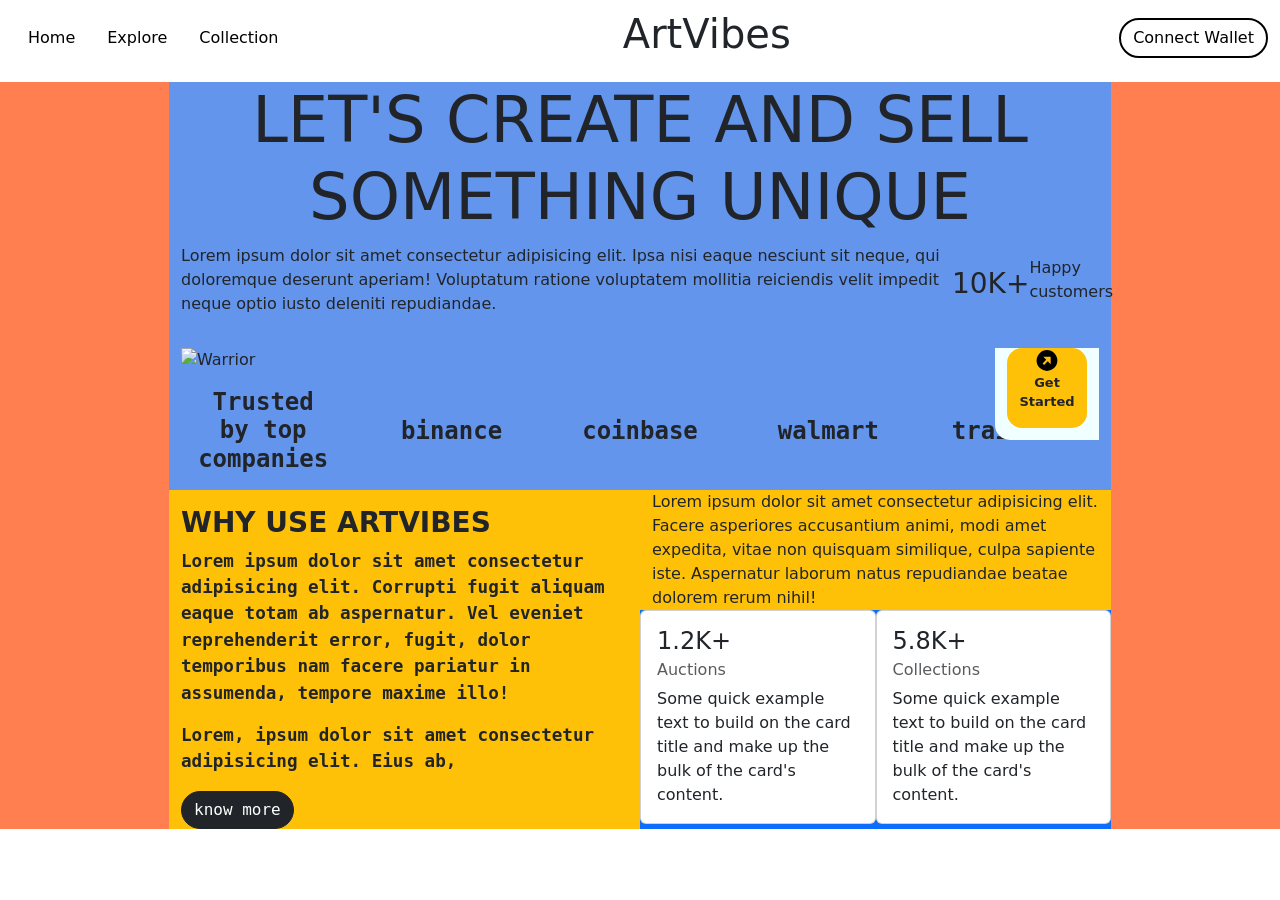
==== naman.html @ 8c86d40d "Initial files" ====
<!DOCTYPE html>
<html lang="en">
  <head>
    <meta charset="UTF-8" />
    <meta name="viewport" content="width=device-width, initial-scale=1.0" />
    <link
      href="https://cdn.jsdelivr.net/npm/bootstrap@5.3.2/dist/css/bootstrap.min.css"
      rel="stylesheet"
      integrity="sha384-T3c6CoIi6uLrA9TneNEoa7RxnatzjcDSCmG1MXxSR1GAsXEV/Dwwykc2MPK8M2HN"
      crossorigin="anonymous"
    />
    <link
      href="https://unpkg.com/boxicons@2.1.4/css/boxicons.min.css"
      rel="stylesheet"
    />
    <link rel="stylesheet" href="namanCSS.CSS" />
    <title>ArtVibes</title>
  </head>
  <body>
    <div class="container-fluid my-nav">
      <nav class="nav">
        <a class="nav-link active" aria-current="page" href="#">Home</a>
        <a class="nav-link" href="#">Explore</a>
        <a class="nav-link" href="#">Collection</a>
      </nav>
      <h1>ArtVibes</h1>
      <button type="button" class="btn btn-light">Connect Wallet</button>
    </div>
    <div class="container-fluid my-body my-3">
      <div class="container inner-body">
        <div class="row">
          <div class="col">
            <h1>LET'S CREATE AND SELL SOMETHING UNIQUE</h1>
          </div>
        </div>
        <div class="row">
          <div class="col-10">
            <p>
              Lorem ipsum dolor sit amet consectetur adipisicing elit. Ipsa nisi
              eaque nesciunt sit neque, qui doloremque deserunt aperiam!
              Voluptatum ratione voluptatem mollitia reiciendis velit impedit
              neque optio iusto deleniti repudiandae.
            </p>
          </div>
          <div class="col-2 happy-cus">
            <h3>10K+</h3>
            <p>Happy<br />customers</p>
          </div>
        </div>
        <div class="row my-3 img-main">
          <div class="arrowbutton">
            <div class="coloredcon bg-warning">
              <svg
                xmlns="http://www.w3.org/2000/svg"
                width="24"
                height="24"
                class="arrow"
                viewBox="0 0 24 24"
                style="fill: rgba(0, 0, 0, 1); transform: 0"
              >
                <path
                  d="M19.071 4.929c-3.899-3.898-10.243-3.898-14.143 0-3.898 3.899-3.898 10.244 0 14.143 3.899 3.898 10.243 3.898 14.143 0 3.899-3.9 3.899-10.244 0-14.143zm-3.536 10.607-2.828-2.829-3.535 3.536-1.414-1.414 3.535-3.536-2.828-2.829h7.07v7.072z"
                ></path>
              </svg>
              <p>Get Started</p>
            </div>
          </div>
          <img
            src="https://i.pinimg.com/564x/4d/53/3e/4d533e259bd1e93bfa7377bb94ab7237.jpg"
            class="img-fluid"
            alt="Warrior"
          />
        </div>
        <div class="row companies align-items-center">
          <div class="col my-h4">
            <h4 class="container-fluid">Trusted by top companies</h4>
          </div>
          <div class="col">binance</div>
          <div class="col">coinbase</div>
          <div class="col">walmart</div>
          <div class="col">trainline</div>
        </div>
        <div class="row mt-3">
          <div class="col-md-6 col-xs-12 bg-warning why-use">
            <div class="row mt-3"><h3>WHY USE ARTVIBES</h3></div>
            <div class="row">
              <p>
                Lorem ipsum dolor sit amet consectetur adipisicing elit.
                Corrupti fugit aliquam eaque totam ab aspernatur. Vel eveniet
                reprehenderit error, fugit, dolor temporibus nam facere pariatur
                in assumenda, tempore maxime illo!
              </p>
            </div>
            <div class="row">
              <p>
                Lorem, ipsum dolor sit amet consectetur adipisicing elit. Eius
                ab,
              </p>
            </div>

            <div>
              <button type="button" class="btn btn-dark">know more</button>
            </div>
          </div>
          <div class="col-md-6 col-xs-12 bg-primary">
            <div class="row bg-warning">
              <div class="bg-primary"></div>
              <div>
                  Lorem ipsum dolor sit amet consectetur adipisicing elit.
                  Facere asperiores accusantium animi, modi amet expedita, vitae
                  non quisquam similique, culpa sapiente iste. Aspernatur
                  laborum natus repudiandae beatae dolorem rerum nihil!
              </div>
            </div>
            <div class="row">
              <div class="col-md-6 col-xs-12 px-0">
                <div class="card">
                  <div class="card-body">
                    <h4 class="card-title">1.2K+</h4>
                    <h6 class="card-subtitle mb-2 text-body-secondary">
                      Auctions
                    </h6>
                    <p class="card-text">
                      Some quick example text to build on the card title and
                      make up the bulk of the card's content.
                    </p>
                  </div>
                </div>
              </div>
              <div class="col-md-6 col-xs-12 px-0">
                <div class="card">
                  <div class="card-body">
                    <h4 class="card-title">5.8K+</h4>
                    <h6 class="card-subtitle mb-2 text-body-secondary">
                      Collections
                    </h6>
                    <p class="card-text">
                      Some quick example text to build on the card title and
                      make up the bulk of the card's content.
                    </p>
                  </div>
                </div>
              </div>
            </div>
          </div>
        </div>
      </div>
    </div>
    <script
      src="https://cdn.jsdelivr.net/npm/bootstrap@5.3.2/dist/js/bootstrap.bundle.min.js"
      integrity="sha384-C6RzsynM9kWDrMNeT87bh95OGNyZPhcTNXj1NW7RuBCsyN/o0jlpcV8Qyq46cDfL"
      crossorigin="anonymous"
    ></script>
  </body>
</html>
---- namanCSS.CSS ----
* {
  margin: 0px;
  padding: 0px;
  box-sizing: border-box;
}
nav {
  display: flex;
  justify-content: space-evenly;
  align-items: center;
  flex-wrap: wrap;
}
.my-nav {
  padding-top: 10px;
  display: flex;
  justify-content: space-between;
  align-items: center;
  flex-wrap: wrap;
}
.my-nav button {
  border-radius: 30px;
}
.nav a,
.nav a:visited {
  color: black;
}
.nav a:hover {
  color: grey;
}
.my-nav button {
  border: 2px solid black;
  background-color: white;
}
.my-nav button:hover {
  background-color: white;
  border: 2px solid black;
}
.my-body {
  background-color: coral;
  display: flex;
  justify-content: center;
}
.inner-body {
  background-color: cornflowerblue;
  width: 75%;
}
.inner-body h1 {
  text-align: center;
  font-size: 4rem;
}
.happy-cus{
  display: flex;
  justify-content: center;
  align-items: center;
}
.img-main {
  display: flex;
  justify-content: center;
  align-items: center;
  position: relative;
}
.img-main img {
  max-height: 300px;
  border-radius: 30px;
  width: auto; 
  min-width: 100%; 
}
.arrowbutton{
  display: flex;
  justify-content: center;
  align-items: start;
  background-color: azure;
  width: 6.5rem;
  position: absolute;
  border-radius: 0 0 0 15px;
  top: 0;
  right: 0.75rem;
}
.coloredcon{
  border-radius: 15px;
  width: 5rem;
  height: 5rem;
  margin-bottom: 0.75rem;
  display: flex;
  flex-direction: column;
  align-items: center;
}
.arrowbutton p{
  font-weight: 700;
  font-size: small;
  text-align: center;
}
.arrow{
  width: 4rem;
  height: 4rem;
  
}
.companies{
  display: flex;
  flex-flow: row wrap;
  justify-content: center;
  align-items: center;
}

.my-h4{
  display: flex;
  justify-content: center;
  align-items: center;
}
.my-h4 h4{
  font-family: monospace;
  font-weight: 600;
  text-align: center;
  margin: 0;
}
.companies div{
  text-align: center;
  font-family: monospace;
  font-weight: 600;
  font-size: 1.5rem;
}

.why-use div:first-child h3{
  font-weight: 700;
}
.why-use div:nth-child(2) p{
  font-size: 1.1rem;
  font-family: monospace;
  font-weight: 600;
}
.why-use div:nth-child(3) p{
  font-size: 1.1rem;
  font-family: monospace;
  font-weight: 600;
}
.why-use div:nth-child(4) button{
  text-align: center;
  font-family: monospace;
  border-radius: 25px;
}

/*MEDIA QUERY*/
@media only screen and (max-width: 426px) {
  nav {
    display: flex;
    justify-content: space-evenly;
    align-items: center;
    flex-flow: row wrap;
    order: 1;
  }
  .my-nav {
    display: flex;
    justify-content: space-between;
    align-items: center;
    flex-direction: column;
  }
  .inner-body h1 {
    font-size: 2rem;
  }
  .happy-cus{
    display: flex;
    flex-direction: column;
    justify-content: center;
    align-items: start;
  }
  .arrowbutton{
    display: flex;
    justify-content: center;
    align-items: start;
    background-color: azure;
    width: 5rem;
    position: absolute;
    border-radius: 0 0 0 15px;
    top: 0;
    right: 0.1rem;
  }
  .coloredcon{
    border-radius: 15px;
    width: 3.5rem;
    height: 3.5rem;
    margin-bottom: 0.75rem;
    display: flex;
    align-items: center;
    justify-content: center;
    position: relative;
  }
  .arrowbutton p{
    position: absolute;
    top: -10000000000;
    font-weight: 700;
    font-size: 0;
    text-align: center;
  }
  .arrow{
    width: 3rem;
    height:3rem;
    
  }
}
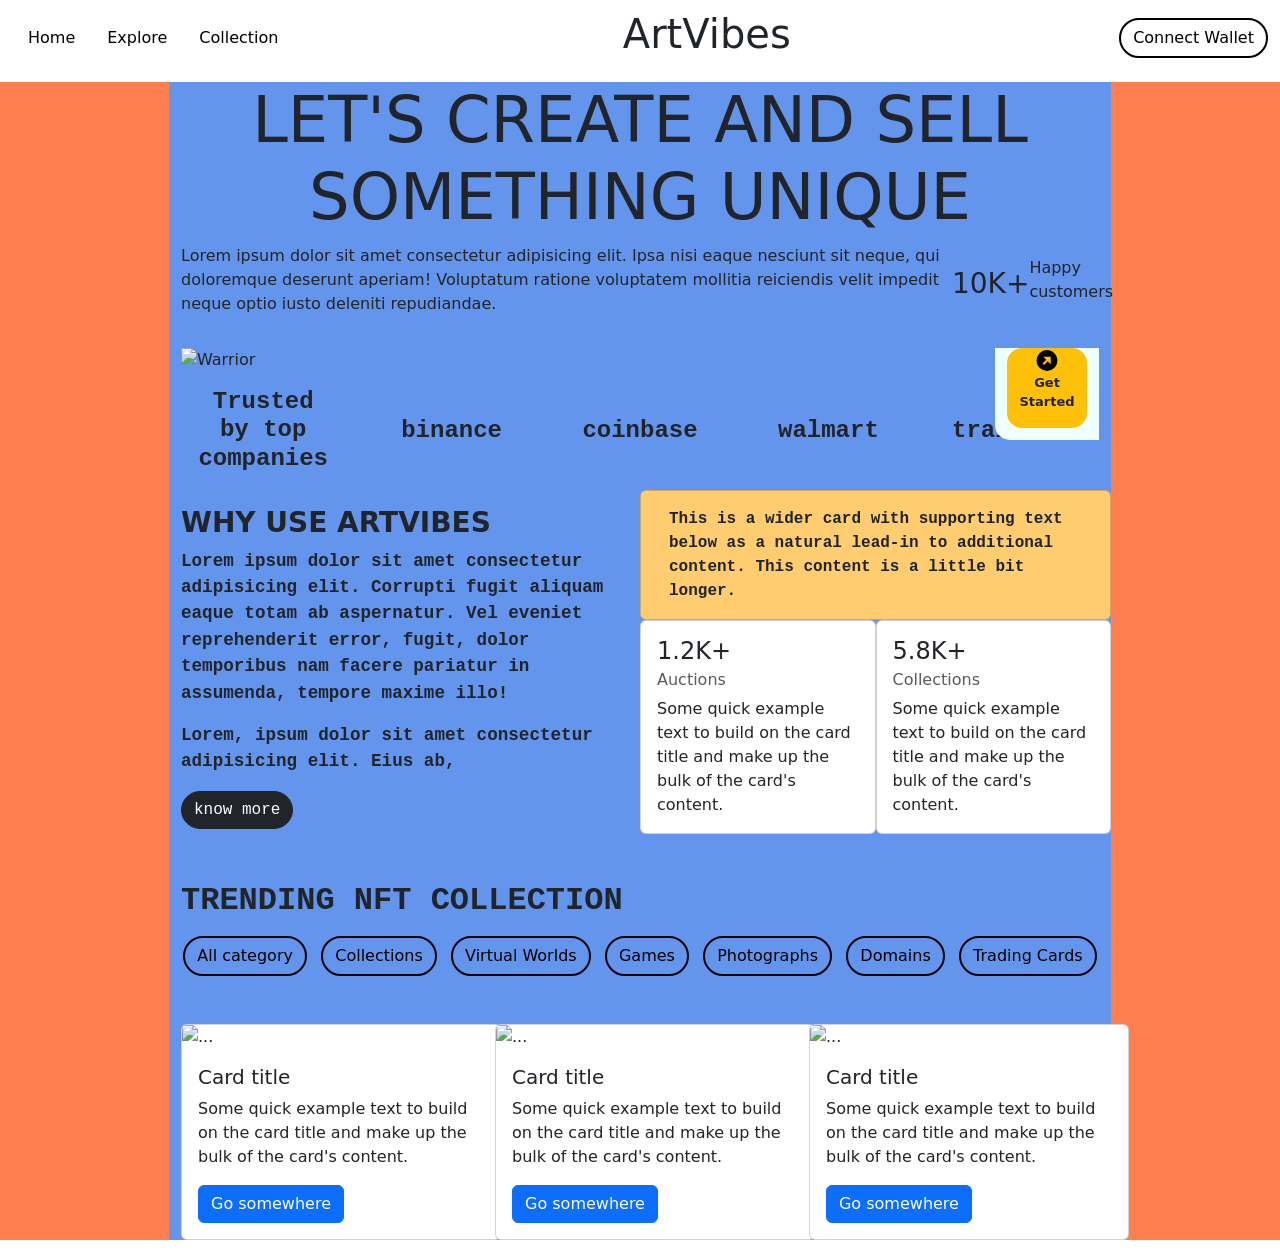
==== commit 085342a6: "Updated UI" ====
--- a/naman.html
+++ b/naman.html
@@ -34,7 +34,7 @@
           </div>
         </div>
         <div class="row">
-          <div class="col-10">
+          <div class="col-md-10 col-xs-12">
             <p>
               Lorem ipsum dolor sit amet consectetur adipisicing elit. Ipsa nisi
               eaque nesciunt sit neque, qui doloremque deserunt aperiam!
@@ -42,9 +42,9 @@
               neque optio iusto deleniti repudiandae.
             </p>
           </div>
-          <div class="col-2 happy-cus">
+          <div class="col-md-2 col-xs-12 happy-cus">
             <h3>10K+</h3>
-            <p>Happy<br />customers</p>
+            <p>Happy customers</p>
           </div>
         </div>
         <div class="row my-3 img-main">
@@ -81,7 +81,7 @@
           <div class="col">trainline</div>
         </div>
         <div class="row mt-3">
-          <div class="col-md-6 col-xs-12 bg-warning why-use">
+          <div class="col-md-6 col-xs-12 why-use">
             <div class="row mt-3"><h3>WHY USE ARTVIBES</h3></div>
             <div class="row">
               <p>
@@ -102,16 +102,21 @@
               <button type="button" class="btn btn-dark">know more</button>
             </div>
           </div>
-          <div class="col-md-6 col-xs-12 bg-primary">
-            <div class="row bg-warning">
-              <div class="bg-primary"></div>
-              <div>
-                  Lorem ipsum dolor sit amet consectetur adipisicing elit.
-                  Facere asperiores accusantium animi, modi amet expedita, vitae
-                  non quisquam similique, culpa sapiente iste. Aspernatur
-                  laborum natus repudiandae beatae dolorem rerum nihil!
-              </div>
-            </div>
+          <div class="col-md-6 col-xs-12">
+            <div class="row">
+              <div class="card c1">
+                <div class="col-12">
+                  <div class="card-body">
+                    <p class="card-text">
+                      This is a wider card with supporting text below as a
+                      natural lead-in to additional content. This content is a
+                      little bit longer.
+                    </p>
+                  </div>
+                </div>
+              </div>
+            </div>
+
             <div class="row">
               <div class="col-md-6 col-xs-12 px-0">
                 <div class="card">
@@ -144,6 +149,59 @@
             </div>
           </div>
         </div>
+        <div class="row trending">
+          <h2>TRENDING NFT COLLECTION</h2>
+        </div>
+        <div class="row buttongroup my-2">
+          <button type="button" class="btn">All category</button>
+          <button type="button" class="btn">Collections</button>
+          <button type="button" class="btn">Virtual Worlds</button>
+          <button type="button" class="btn">Games</button>
+          <button type="button" class="btn">Photographs</button>
+          <button type="button" class="btn">Domains</button>
+          <button type="button" class="btn">Trading Cards</button>
+        </div>
+        <div class="row mt-5">
+          <div class="col-md-4 col-xs-12">
+            <div class="card" style="width: 20rem">
+              <img src="https://i.pinimg.com/564x/90/20/2a/90202add028b5fc5fd0474c613b95403.jpg" class="card-img-top" alt="..."/>
+              <div class="card-body">
+                <h5 class="card-title">Card title</h5>
+                <p class="card-text">
+                  Some quick example text to build on the card title and make up
+                  the bulk of the card's content.
+                </p>
+                <a href="#" class="btn btn-primary">Go somewhere</a>
+              </div>
+            </div>
+          </div>
+          <div class="col-md-4 col-xs-12">
+            <div class="card" style="width: 20rem">
+              <img src="https://i.pinimg.com/564x/90/20/2a/90202add028b5fc5fd0474c613b95403.jpg" class="card-img-top" alt="..." />
+              <div class="card-body">
+                <h5 class="card-title">Card title</h5>
+                <p class="card-text">
+                  Some quick example text to build on the card title and make up
+                  the bulk of the card's content.
+                </p>
+                <a href="#" class="btn btn-primary">Go somewhere</a>
+              </div>
+            </div>
+          </div>
+          <div class="col-md-4 col-xs-12">
+            <div class="card" style="width: 20rem">
+              <img src="https://i.pinimg.com/564x/90/20/2a/90202add028b5fc5fd0474c613b95403.jpg" class="card-img-top" alt="..." />
+              <div class="card-body">
+                <h5 class="card-title">Card title</h5>
+                <p class="card-text">
+                  Some quick example text to build on the card title and make up
+                  the bulk of the card's content.
+                </p>
+                <a href="#" class="btn btn-primary">Go somewhere</a>
+              </div>
+            </div>
+          </div>
+        </div>
       </div>
     </div>
     <script
--- a/namanCSS.CSS
+++ b/namanCSS.CSS
@@ -137,6 +137,46 @@
   font-family: monospace;
   border-radius: 25px;
 }
+.c1{
+  font-family: monospace;
+  font-weight: 600;
+  background-color: #FFCC70;
+}
+.trending{
+  margin-top: 3rem;
+}
+.trending h2{
+  font-size: 2rem;
+  font-family: monospace;
+  font-weight: 800;
+}
+.buttongroup{
+  display: flex;
+  justify-content: space-evenly;
+  align-items: center;
+  flex-wrap: wrap;
+}
+.buttongroup button{
+  border-radius: 20px;
+  color: black;
+  background-color: none;
+  border: 2px solid black;
+  max-width: fit-content;
+}
+.buttongroup button:focus{
+  color: black;
+  border: none;
+  background-color: gold;
+}
+.buttongroup button:hover {
+  border: 2px solid black;
+  background-color: gold;
+  color: black;
+}
+
+.buttongroup button:hover:active {
+  border: none;
+}
 
 /*MEDIA QUERY*/
 @media only screen and (max-width: 426px) {
@@ -160,7 +200,15 @@
     display: flex;
     flex-direction: column;
     justify-content: center;
-    align-items: start;
+    align-items: center;
+  }
+  .happy-cus h3{
+    font-family: monospace;
+    font-size: 2rem;
+  }
+  .happy-cus p{
+    font-family: monospace;
+    font-size: 1rem;
   }
   .arrowbutton{
     display: flex;
@@ -195,4 +243,16 @@
     height:3rem;
     
   }
-}
+  .trending{
+    margin-top: 3px;
+    text-align: center;
+  }
+  .buttongroup{
+    display: flex;
+    justify-content: space-around;
+    align-items: center;
+  }
+  .buttongroup button{
+    margin: 2px;
+  }
+}
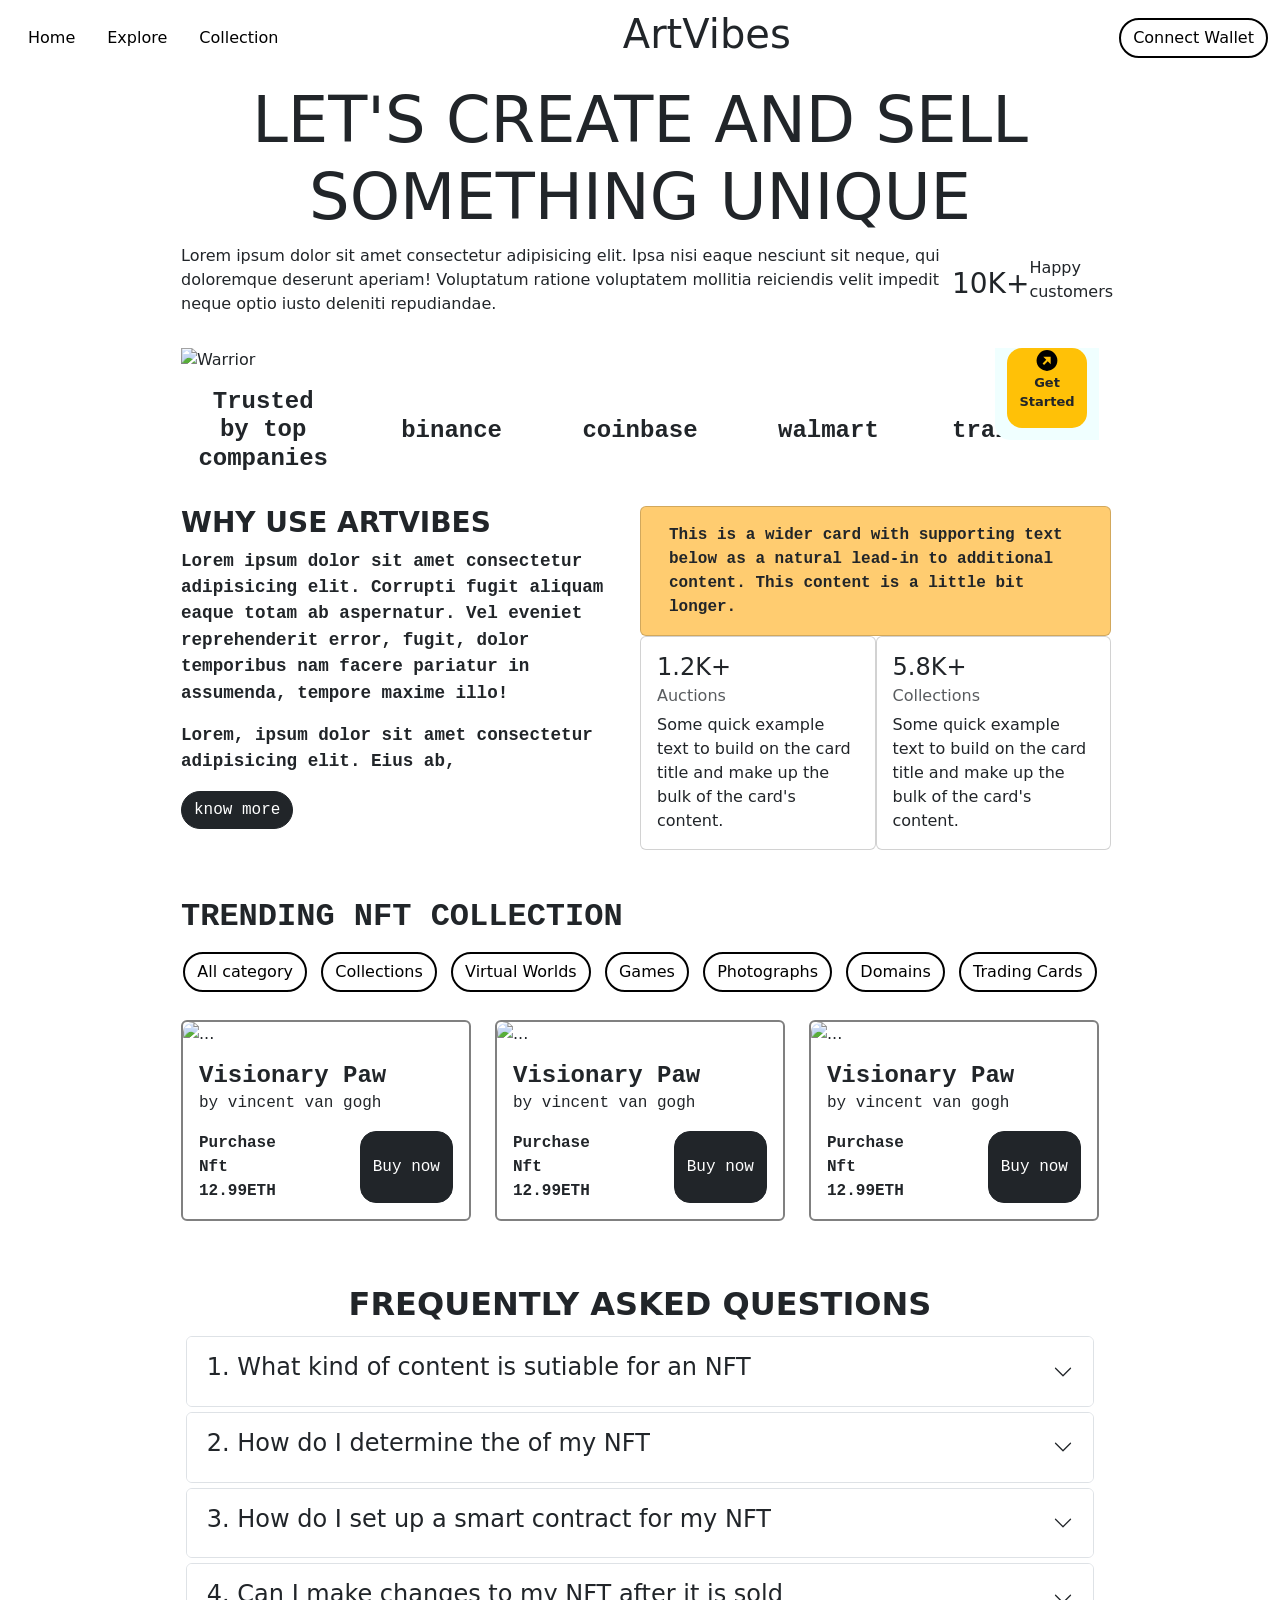
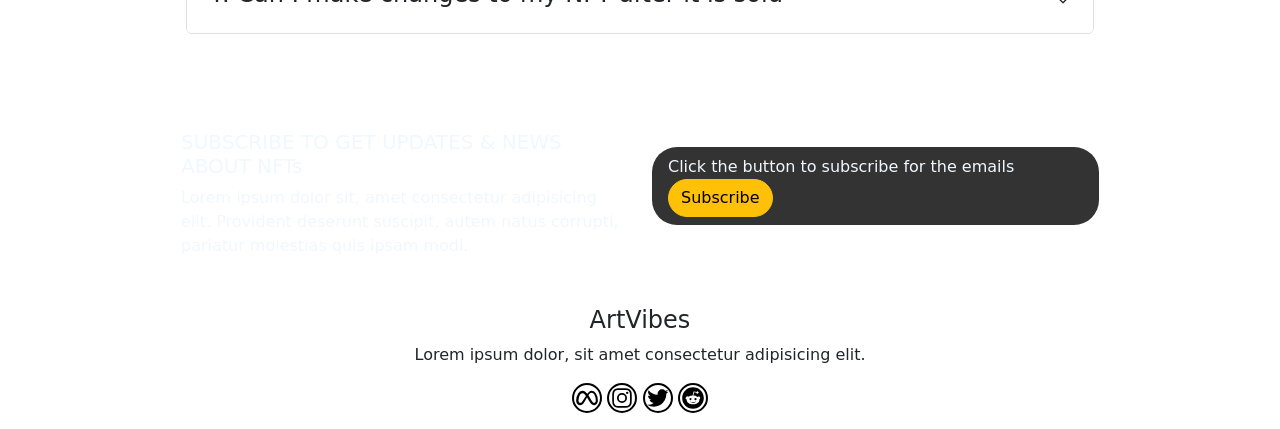
==== commit af5b56d5: "Final files" ====
--- a/naman.html
+++ b/naman.html
@@ -102,7 +102,7 @@
               <button type="button" class="btn btn-dark">know more</button>
             </div>
           </div>
-          <div class="col-md-6 col-xs-12">
+          <div class="col-md-6 col-xs-12 mt-3">
             <div class="row">
               <div class="card c1">
                 <div class="col-12">
@@ -161,44 +161,278 @@
           <button type="button" class="btn">Domains</button>
           <button type="button" class="btn">Trading Cards</button>
         </div>
-        <div class="row mt-5">
-          <div class="col-md-4 col-xs-12">
-            <div class="card" style="width: 20rem">
-              <img src="https://i.pinimg.com/564x/90/20/2a/90202add028b5fc5fd0474c613b95403.jpg" class="card-img-top" alt="..."/>
-              <div class="card-body">
-                <h5 class="card-title">Card title</h5>
-                <p class="card-text">
-                  Some quick example text to build on the card title and make up
-                  the bulk of the card's content.
-                </p>
-                <a href="#" class="btn btn-primary">Go somewhere</a>
-              </div>
-            </div>
-          </div>
-          <div class="col-md-4 col-xs-12">
-            <div class="card" style="width: 20rem">
-              <img src="https://i.pinimg.com/564x/90/20/2a/90202add028b5fc5fd0474c613b95403.jpg" class="card-img-top" alt="..." />
-              <div class="card-body">
-                <h5 class="card-title">Card title</h5>
-                <p class="card-text">
-                  Some quick example text to build on the card title and make up
-                  the bulk of the card's content.
-                </p>
-                <a href="#" class="btn btn-primary">Go somewhere</a>
-              </div>
-            </div>
-          </div>
-          <div class="col-md-4 col-xs-12">
-            <div class="card" style="width: 20rem">
-              <img src="https://i.pinimg.com/564x/90/20/2a/90202add028b5fc5fd0474c613b95403.jpg" class="card-img-top" alt="..." />
-              <div class="card-body">
-                <h5 class="card-title">Card title</h5>
-                <p class="card-text">
-                  Some quick example text to build on the card title and make up
-                  the bulk of the card's content.
-                </p>
-                <a href="#" class="btn btn-primary">Go somewhere</a>
-              </div>
+        <div class="row mt-4">
+          <div class="col-md-4 col-xs-12 mt-1">
+            <div class="card cardimg">
+              <img
+                src="https://i.pinimg.com/564x/90/20/2a/90202add028b5fc5fd0474c613b95403.jpg"
+                class="card-img-top"
+                alt="..."
+              />
+              <div class="card-body dawg">
+                <h4 class="card-title">Visionary Paw</h4>
+                <p class="card-text">by vincent van gogh</p>
+                <div class="row">
+                  <div class="col-md-6 buyprice">
+                    <!-- Use col-md-6 for medium-sized screens and larger -->
+                    <p class="my-0 my-0 px-0 my-0">Purchase Nft</p>
+                    <p class="my-0 my-0 px-0 my-0">12.99ETH</p>
+                  </div>
+                  <div class="col-md-6 buybutton">
+                    <!-- Use col-md-6 for medium-sized screens and larger -->
+                    <button class="btn btn-dark">Buy now</button>
+                  </div>
+                </div>
+              </div>
+            </div>
+          </div>
+          <div class="col-md-4 col-xs-12 mt-1">
+            <div class="card cardimg">
+              <img
+                src="https://i.pinimg.com/564x/90/20/2a/90202add028b5fc5fd0474c613b95403.jpg"
+                class="card-img-top"
+                alt="..."
+              />
+              <div class="card-body dawg">
+                <h4 class="card-title">Visionary Paw</h4>
+                <p class="card-text">by vincent van gogh</p>
+                <div class="row">
+                  <div class="col-md-6 buyprice">
+                    <!-- Use col-md-6 for medium-sized screens and larger -->
+                    <p class="my-0 my-0 px-0 my-0">Purchase Nft</p>
+                    <p class="my-0 my-0 px-0 my-0">12.99ETH</p>
+                  </div>
+                  <div class="col-md-6 buybutton">
+                    <!-- Use col-md-6 for medium-sized screens and larger -->
+                    <button class="btn btn-dark">Buy now</button>
+                  </div>
+                </div>
+              </div>
+            </div>
+          </div>
+          <div class="col-md-4 col-xs-12 mt-1">
+            <div class="card cardimg">
+              <img
+                src="https://i.pinimg.com/564x/90/20/2a/90202add028b5fc5fd0474c613b95403.jpg"
+                class="card-img-top"
+                alt="..."
+              />
+              <div class="card-body dawg">
+                <h4 class="card-title">Visionary Paw</h4>
+                <p class="card-text">by vincent van gogh</p>
+                <div class="row">
+                  <div class="col-md-6 buyprice">
+                    <!-- Use col-md-6 for medium-sized screens and larger -->
+                    <p class="my-0 my-0 px-0 my-0">Purchase Nft</p>
+                    <p class="my-0 my-0 px-0 my-0">12.99ETH</p>
+                  </div>
+                  <div class="col-md-6 buybutton">
+                    <!-- Use col-md-6 for medium-sized screens and larger -->
+                    <button class="btn btn-dark">Buy now</button>
+                  </div>
+                </div>
+              </div>
+            </div>
+          </div>
+        </div>
+        <div class="row questions">
+          <h2>FREQUENTLY ASKED QUESTIONS</h2>
+        </div>
+        <div class="accordion" id="accordionExample">
+          <div class="popdown">
+            <div class="accordion-item">
+              <h2 class="accordion-header">
+                <button
+                  class="accordion-button collapsed"
+                  type="button"
+                  data-bs-toggle="collapse"
+                  data-bs-target="#collapseOne"
+                  aria-expanded="false"
+                  aria-controls="collapseOne"
+                >
+                  <h4>1. What kind of content is sutiable for an NFT</h4>
+                </button>
+              </h2>
+              <div
+                id="collapseOne"
+                class="accordion-collapse collapse"
+                data-bs-parent="#accordionExample"
+              >
+                <div class="accordion-body">
+                  <strong>This is the first item's accordion body.</strong> It
+                  is shown by default, until the collapse plugin adds the
+                  appropriate classes that we use to style each element. These
+                  classes control the overall appearance, as well as the showing
+                  and hiding via CSS transitions.
+                </div>
+              </div>
+            </div>
+          </div>
+          <div class="popdown">
+            <div class="accordion-item">
+              <h2 class="accordion-header">
+                <button
+                  class="accordion-button collapsed"
+                  type="button"
+                  data-bs-toggle="collapse"
+                  data-bs-target="#collapseTwo"
+                  aria-expanded="false"
+                  aria-controls="collapseTwo"
+                >
+                  <h4>2. How do I determine the of my NFT</h4>
+                </button>
+              </h2>
+              <div
+                id="collapseTwo"
+                class="accordion-collapse collapse"
+                data-bs-parent="#accordionExample"
+              >
+                <div class="accordion-body">
+                  <strong>This is the second item's accordion body.</strong> It
+                  is hidden by default, until the collapse plugin adds the
+                  appropriate classes that we use to style each element. These
+                  classes control the overall appearance, as well as the showing
+                  and hiding via CSS transitions.
+                </div>
+              </div>
+            </div>
+          </div>
+          <div class="popdown">
+            <div class="accordion-item">
+              <h2 class="accordion-header">
+                <button
+                  class="accordion-button collapsed"
+                  type="button"
+                  data-bs-toggle="collapse"
+                  data-bs-target="#collapseThree"
+                  aria-expanded="false"
+                  aria-controls="collapseThree"
+                >
+                  <h4>3. How do I set up a smart contract for my NFT</h4>
+                </button>
+              </h2>
+              <div
+                id="collapseThree"
+                class="accordion-collapse collapse"
+                data-bs-parent="#accordionExample"
+              >
+                <div class="accordion-body">
+                  <strong>This is the third item's accordion body.</strong> It
+                  is hidden by default, until the collapse plugin adds the
+                  appropriate classes that we use to style each element. These
+                  classes control the overall appearance, as well as the showing
+                  and hiding via CSS transitions.
+                </div>
+              </div>
+            </div>
+          </div>
+          <div class="popdown">
+            <div class="accordion-item">
+              <h2 class="accordion-header">
+                <button
+                  class="accordion-button collapsed"
+                  type="button"
+                  data-bs-toggle="collapse"
+                  data-bs-target="#collapseFour"
+                  aria-expanded="false"
+                  aria-controls="collapseFour"
+                >
+                  <h4>4. Can I make changes to my NFT after it is sold</h4>
+                </button>
+              </h2>
+              <div
+                id="collapseFour"
+                class="accordion-collapse collapse"
+                data-bs-parent="#accordionExample"
+              >
+                <div class="accordion-body">
+                  <strong>This is the third item's accordion body.</strong> It
+                  is hidden by default, until the collapse plugin adds the
+                  appropriate classes that we use to style each element. These
+                  classes control the overall appearance, as well as the showing
+                  and hiding via CSS transitions.
+                </div>
+              </div>
+            </div>
+          </div>
+        </div>
+        <div class="row backimg mt-5">
+          <div class="col-md-6 col-xs-12 mt-5 mb-3">
+            <h5>SUBSCRIBE TO GET UPDATES & NEWS ABOUT NFTs</h5>
+            <p>
+              Lorem ipsum dolor sit, amet consectetur adipisicing elit.
+              Provident deserunt suscipit, autem natus corrupti, pariatur
+              molestias quis ipsam modi.
+            </p>
+          </div>
+          <div class="col-md-6 col-xs-12 subscribebox my-2">
+            <div class="subscribe">
+              <p>Click the button to subscribe for the emails</p>
+              <button type="button" class="btn btn-warning">Subscribe</button>
+            </div>
+          </div>
+        </div>
+        <div class="row footerbox">
+          <div class="col-12 foot">
+            <h4>ArtVibes</h4>
+            <p>Lorem ipsum dolor, sit amet consectetur adipisicing elit.</p>
+            <div>
+              <svg
+                class="iconbox"
+                xmlns="http://www.w3.org/2000/svg"
+                width="30"
+                height="30"
+                viewBox="0 0 24 24"
+                style="fill: rgba(0, 0, 0, 1)"
+              >
+                <path
+                  d="M20.26 7.8a4.82 4.82 0 0 0-3.93-2.44 3.91 3.91 0 0 0-2.54 1.09 10.58 10.58 0 0 0-1.52 1.71 11 11 0 0 0-1.63-1.72 4.39 4.39 0 0 0-2.88-1.08A5 5 0 0 0 3.7 8 11.49 11.49 0 0 0 2 14a7 7 0 0 0 .18 1.64A4.44 4.44 0 0 0 2.71 17a3.23 3.23 0 0 0 3 1.6c1.25 0 2.19-.56 3.3-2a26.4 26.4 0 0 0 2.21-3.6l.63-1.12c.06-.09.11-.18.16-.27l.15.25 1.79 3A14.77 14.77 0 0 0 16 17.63a3.38 3.38 0 0 0 2.55 1 3 3 0 0 0 2.54-1.23 2.2 2.2 0 0 0 .18-.28 4.1 4.1 0 0 0 .31-.63l.12-.35A6.53 6.53 0 0 0 22 15a9 9 0 0 0 0-1 11.15 11.15 0 0 0-1.74-6.2zm-10.12 3.56c-.64 1-1.57 2.51-2.37 3.61-1 1.37-1.51 1.51-2.07 1.51a1.29 1.29 0 0 1-1.15-.66 3.3 3.3 0 0 1-.39-1.7A9.74 9.74 0 0 1 5.54 9a2.8 2.8 0 0 1 2.19-1.47A3 3 0 0 1 10 8.74a14.07 14.07 0 0 1 1 1.31zm8.42 5.12c-.48 0-.85-.19-1.38-.83A34.87 34.87 0 0 1 14.82 12l-.52-.86c-.36-.61-.71-1.16-1-1.65a2.46 2.46 0 0 1 .17-.27c.94-1.39 1.77-2.17 2.8-2.17a3.12 3.12 0 0 1 2.49 1.66 10.17 10.17 0 0 1 1.37 5.34c-.04 1.31-.34 2.43-1.57 2.43z"
+                ></path>
+              </svg>
+              <svg
+                class="iconbox"
+                xmlns="http://www.w3.org/2000/svg"
+                width="30"
+                height="30"
+                viewBox="0 0 24 24"
+                style="fill: rgba(0, 0, 0, 1)"
+              >
+                <path
+                  d="M11.999 7.377a4.623 4.623 0 1 0 0 9.248 4.623 4.623 0 0 0 0-9.248zm0 7.627a3.004 3.004 0 1 1 0-6.008 3.004 3.004 0 0 1 0 6.008z"
+                ></path>
+                <circle cx="16.806" cy="7.207" r="1.078"></circle>
+                <path
+                  d="M20.533 6.111A4.605 4.605 0 0 0 17.9 3.479a6.606 6.606 0 0 0-2.186-.42c-.963-.042-1.268-.054-3.71-.054s-2.755 0-3.71.054a6.554 6.554 0 0 0-2.184.42 4.6 4.6 0 0 0-2.633 2.632 6.585 6.585 0 0 0-.419 2.186c-.043.962-.056 1.267-.056 3.71 0 2.442 0 2.753.056 3.71.015.748.156 1.486.419 2.187a4.61 4.61 0 0 0 2.634 2.632 6.584 6.584 0 0 0 2.185.45c.963.042 1.268.055 3.71.055s2.755 0 3.71-.055a6.615 6.615 0 0 0 2.186-.419 4.613 4.613 0 0 0 2.633-2.633c.263-.7.404-1.438.419-2.186.043-.962.056-1.267.056-3.71s0-2.753-.056-3.71a6.581 6.581 0 0 0-.421-2.217zm-1.218 9.532a5.043 5.043 0 0 1-.311 1.688 2.987 2.987 0 0 1-1.712 1.711 4.985 4.985 0 0 1-1.67.311c-.95.044-1.218.055-3.654.055-2.438 0-2.687 0-3.655-.055a4.96 4.96 0 0 1-1.669-.311 2.985 2.985 0 0 1-1.719-1.711 5.08 5.08 0 0 1-.311-1.669c-.043-.95-.053-1.218-.053-3.654 0-2.437 0-2.686.053-3.655a5.038 5.038 0 0 1 .311-1.687c.305-.789.93-1.41 1.719-1.712a5.01 5.01 0 0 1 1.669-.311c.951-.043 1.218-.055 3.655-.055s2.687 0 3.654.055a4.96 4.96 0 0 1 1.67.311 2.991 2.991 0 0 1 1.712 1.712 5.08 5.08 0 0 1 .311 1.669c.043.951.054 1.218.054 3.655 0 2.436 0 2.698-.043 3.654h-.011z"
+                ></path>
+              </svg>
+              <svg
+                class="iconbox"
+                xmlns="http://www.w3.org/2000/svg"
+                width="30"
+                height="30"
+                viewBox="0 0 24 24"
+                style="fill: rgba(0, 0, 0, 1)"
+              >
+                <path
+                  d="M19.633 7.997c.013.175.013.349.013.523 0 5.325-4.053 11.461-11.46 11.461-2.282 0-4.402-.661-6.186-1.809.324.037.636.05.973.05a8.07 8.07 0 0 0 5.001-1.721 4.036 4.036 0 0 1-3.767-2.793c.249.037.499.062.761.062.361 0 .724-.05 1.061-.137a4.027 4.027 0 0 1-3.23-3.953v-.05c.537.299 1.16.486 1.82.511a4.022 4.022 0 0 1-1.796-3.354c0-.748.199-1.434.548-2.032a11.457 11.457 0 0 0 8.306 4.215c-.062-.3-.1-.611-.1-.923a4.026 4.026 0 0 1 4.028-4.028c1.16 0 2.207.486 2.943 1.272a7.957 7.957 0 0 0 2.556-.973 4.02 4.02 0 0 1-1.771 2.22 8.073 8.073 0 0 0 2.319-.624 8.645 8.645 0 0 1-2.019 2.083z"
+                ></path>
+              </svg>
+              <svg
+                class="iconbox"
+                xmlns="http://www.w3.org/2000/svg"
+                width="30"
+                height="30"
+                viewBox="0 0 24 24"
+                style="fill: rgba(0, 0, 0, 1)"
+              >
+                <circle cx="9.67" cy="13" r="1.001"></circle>
+                <path
+                  d="M14.09 15.391A3.28 3.28 0 0 1 12 16a3.271 3.271 0 0 1-2.081-.63.27.27 0 0 0-.379.38c.71.535 1.582.809 2.471.77a3.811 3.811 0 0 0 2.469-.77v.04a.284.284 0 0 0 .006-.396.28.28 0 0 0-.396-.003zm.209-3.351a1 1 0 0 0 0 2l-.008.039c.016.002.033 0 .051 0a1 1 0 0 0 .958-1.038 1 1 0 0 0-1.001-1.001z"
+                ></path>
+                <path
+                  d="M12 2C6.479 2 2 6.477 2 12c0 5.521 4.479 10 10 10s10-4.479 10-10c0-5.523-4.479-10-10-10zm5.859 11.33c.012.146.012.293 0 .439 0 2.24-2.609 4.062-5.83 4.062s-5.83-1.82-5.83-4.062a2.681 2.681 0 0 1 0-.439 1.46 1.46 0 0 1-.455-2.327 1.458 1.458 0 0 1 2.063-.063 7.145 7.145 0 0 1 3.899-1.23l.743-3.47v-.004A.313.313 0 0 1 12.82 6l2.449.49a1.001 1.001 0 1 1-.131.61L13 6.65l-.649 3.12a7.123 7.123 0 0 1 3.85 1.23 1.46 1.46 0 0 1 2.469 1c.01.563-.307 1.08-.811 1.33z"
+                ></path>
+              </svg>
             </div>
           </div>
         </div>
--- a/namanCSS.CSS
+++ b/namanCSS.CSS
@@ -35,19 +35,19 @@
   border: 2px solid black;
 }
 .my-body {
-  background-color: coral;
+  /* background-color: coral; */
   display: flex;
   justify-content: center;
 }
 .inner-body {
-  background-color: cornflowerblue;
+  /* background-color: cornflowerblue; */
   width: 75%;
 }
 .inner-body h1 {
   text-align: center;
   font-size: 4rem;
 }
-.happy-cus{
+.happy-cus {
   display: flex;
   justify-content: center;
   align-items: center;
@@ -61,10 +61,10 @@
 .img-main img {
   max-height: 300px;
   border-radius: 30px;
-  width: auto; 
-  min-width: 100%; 
-}
-.arrowbutton{
+  width: auto;
+  min-width: 100%;
+}
+.arrowbutton {
   display: flex;
   justify-content: center;
   align-items: start;
@@ -75,7 +75,7 @@
   top: 0;
   right: 0.75rem;
 }
-.coloredcon{
+.coloredcon {
   border-radius: 15px;
   width: 5rem;
   height: 5rem;
@@ -84,86 +84,85 @@
   flex-direction: column;
   align-items: center;
 }
-.arrowbutton p{
+.arrowbutton p {
   font-weight: 700;
   font-size: small;
   text-align: center;
 }
-.arrow{
+.arrow {
   width: 4rem;
   height: 4rem;
-  
-}
-.companies{
+}
+.companies {
   display: flex;
   flex-flow: row wrap;
   justify-content: center;
   align-items: center;
 }
 
-.my-h4{
-  display: flex;
-  justify-content: center;
-  align-items: center;
-}
-.my-h4 h4{
+.my-h4 {
+  display: flex;
+  justify-content: center;
+  align-items: center;
+}
+.my-h4 h4 {
   font-family: monospace;
   font-weight: 600;
   text-align: center;
   margin: 0;
 }
-.companies div{
+.companies div {
   text-align: center;
   font-family: monospace;
   font-weight: 600;
   font-size: 1.5rem;
 }
 
-.why-use div:first-child h3{
+.why-use div:first-child h3 {
   font-weight: 700;
 }
-.why-use div:nth-child(2) p{
+.why-use div:nth-child(2) p {
   font-size: 1.1rem;
   font-family: monospace;
   font-weight: 600;
 }
-.why-use div:nth-child(3) p{
+.why-use div:nth-child(3) p {
   font-size: 1.1rem;
   font-family: monospace;
   font-weight: 600;
 }
-.why-use div:nth-child(4) button{
+.why-use div:nth-child(4) button {
   text-align: center;
   font-family: monospace;
   border-radius: 25px;
 }
-.c1{
-  font-family: monospace;
-  font-weight: 600;
-  background-color: #FFCC70;
-}
-.trending{
+.c1 {
+  font-family: monospace;
+  font-weight: 600;
+  background-color: #ffcc70;
+}
+.trending {
   margin-top: 3rem;
 }
-.trending h2{
+.trending h2 {
   font-size: 2rem;
   font-family: monospace;
   font-weight: 800;
 }
-.buttongroup{
+.buttongroup {
   display: flex;
   justify-content: space-evenly;
   align-items: center;
   flex-wrap: wrap;
 }
-.buttongroup button{
+.buttongroup button {
   border-radius: 20px;
   color: black;
   background-color: none;
   border: 2px solid black;
   max-width: fit-content;
 }
-.buttongroup button:focus{
+.buttongroup button:focus {
   color: black;
   border: none;
   background-color: gold;
@@ -176,6 +175,89 @@
 
 .buttongroup button:hover:active {
   border: none;
+}
+.cardimg {
+  max-height: min-content;
+  display: flex;
+  border: 2px solid grey;
+}
+.cardimg img {
+  border-radius: 10px;
+  width: 100%;
+  padding: 0;
+}
+.cardimg .card-title {
+  padding: 0;
+  margin: 0;
+}
+.buybutton {
+  display: flex;
+  justify-content: end;
+}
+.buybutton button {
+  text-align: center;
+  border-radius: 1rem;
+  min-width: fit-content;
+}
+.buyprice p {
+  font-family: monospace;
+  font-weight: 600;
+}
+.dawg {
+  font-family: monospace;
+}
+.dawg h4 {
+  font-weight: 800;
+}
+.questions {
+  margin-top: 4rem;
+  text-align: center;
+}
+.questions h2 {
+  font-weight: 700;
+}
+.popdown {
+  margin: 0.3rem;
+}
+.subscribebox {
+  display: flex;
+  justify-content: center;
+  align-items: center;
+}
+.subscribe {
+  background-color: #333;
+  padding: 0.5rem 1rem;
+  border-radius: 25px;
+  color: aliceblue;
+  display: flex;
+  flex-flow: row wrap;
+  justify-content: space-between;
+  align-items: center;
+  width: 30rem;
+}
+.subscribe p {
+  padding: 0;
+  margin: 0;
+}
+.subscribe button {
+  border-radius: 25px;
+}
+.backimg {
+  color: aliceblue;
+  background-image: url("https://i.pinimg.com/564x/c4/28/cc/c428cce78c912f294ef43c57f640a40c.jpg");
+}
+.footerbox{
+  margin-top: 1rem;
+  display: flex;
+  justify-content: center;
+  align-items: center;
+}
+.iconbox{
+  border: 2px solid black;
+  border-radius: 50%;
+}
+.foot{
+  text-align: center;
 }
 
 /*MEDIA QUERY*/
@@ -196,21 +278,21 @@
   .inner-body h1 {
     font-size: 2rem;
   }
-  .happy-cus{
+  .happy-cus {
     display: flex;
     flex-direction: column;
     justify-content: center;
     align-items: center;
   }
-  .happy-cus h3{
+  .happy-cus h3 {
     font-family: monospace;
     font-size: 2rem;
   }
-  .happy-cus p{
+  .happy-cus p {
     font-family: monospace;
     font-size: 1rem;
   }
-  .arrowbutton{
+  .arrowbutton {
     display: flex;
     justify-content: center;
     align-items: start;
@@ -221,7 +303,7 @@
     top: 0;
     right: 0.1rem;
   }
-  .coloredcon{
+  .coloredcon {
     border-radius: 15px;
     width: 3.5rem;
     height: 3.5rem;
@@ -231,28 +313,46 @@
     justify-content: center;
     position: relative;
   }
-  .arrowbutton p{
+  .arrowbutton p {
     position: absolute;
     top: -10000000000;
     font-weight: 700;
     font-size: 0;
     text-align: center;
   }
-  .arrow{
+  .arrow {
     width: 3rem;
-    height:3rem;
-    
-  }
-  .trending{
+    height: 3rem;
+  }
+  .trending {
     margin-top: 3px;
     text-align: center;
   }
-  .buttongroup{
+  .buttongroup {
     display: flex;
     justify-content: space-around;
     align-items: center;
   }
-  .buttongroup button{
+  .buttongroup button {
     margin: 2px;
   }
-}
+  .buyprice {
+    margin-bottom: 0.25rem;
+  }
+  .buyprice p {
+    text-align: center;
+  }
+  .buybutton {
+    display: flex;
+    justify-content: center;
+  }
+  .subscribe {
+    display: flex;
+    border-radius: 0;
+    flex-direction: column-reverse;
+  }
+  .subscribe p {
+    text-align: center;
+  }
+  
+}
